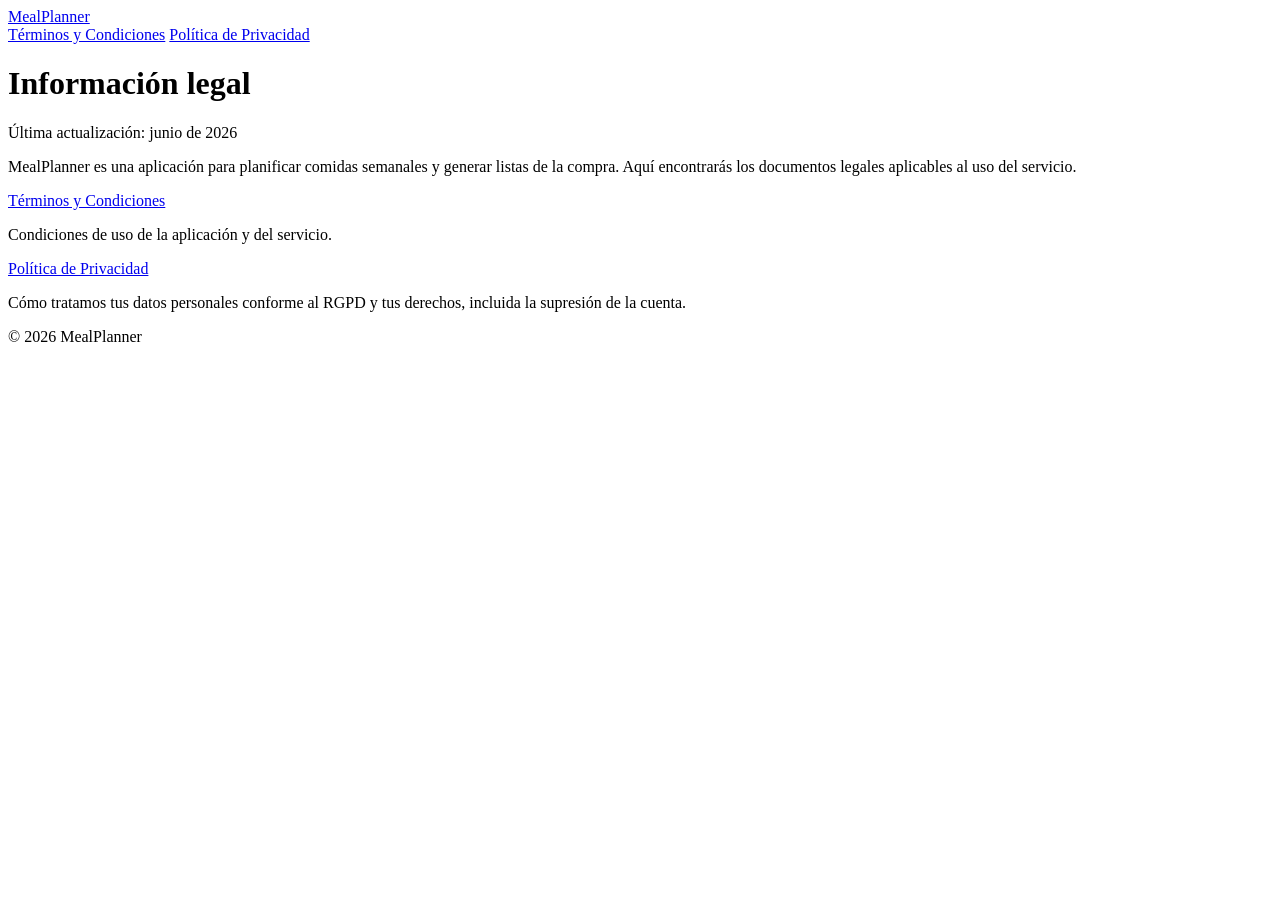
==== docs/index.html @ 05696f12 "chore(legal): relocate github pages" ====
<!DOCTYPE html>
<html lang="es">
  <head>
    <meta charset="utf-8" />
    <meta name="viewport" content="width=device-width, initial-scale=1" />
    <title>MealPlanner — Información legal</title>
    <link rel="stylesheet" href="assets/style.css" />
  </head>
  <body>
    <header>
      <a href="index.html">MealPlanner</a>
      <nav>
        <a href="terminos.html">Términos y Condiciones</a>
        <a href="privacidad.html">Política de Privacidad</a>
      </nav>
    </header>
    <main>
      <h1>Información legal</h1>
      <p class="muted">Última actualización: junio de 2026</p>
      <p>
        MealPlanner es una aplicación para planificar comidas semanales y
        generar listas de la compra. Aquí encontrarás los documentos legales
        aplicables al uso del servicio.
      </p>
      <div class="card">
        <p><a href="terminos.html">Términos y Condiciones</a></p>
        <p>Condiciones de uso de la aplicación y del servicio.</p>
      </div>
      <div class="card">
        <p><a href="privacidad.html">Política de Privacidad</a></p>
        <p>
          Cómo tratamos tus datos personales conforme al RGPD y tus derechos,
          incluida la supresión de la cuenta.
        </p>
      </div>
    </main>
    <footer>© 2026 MealPlanner</footer>
  </body>
</html>
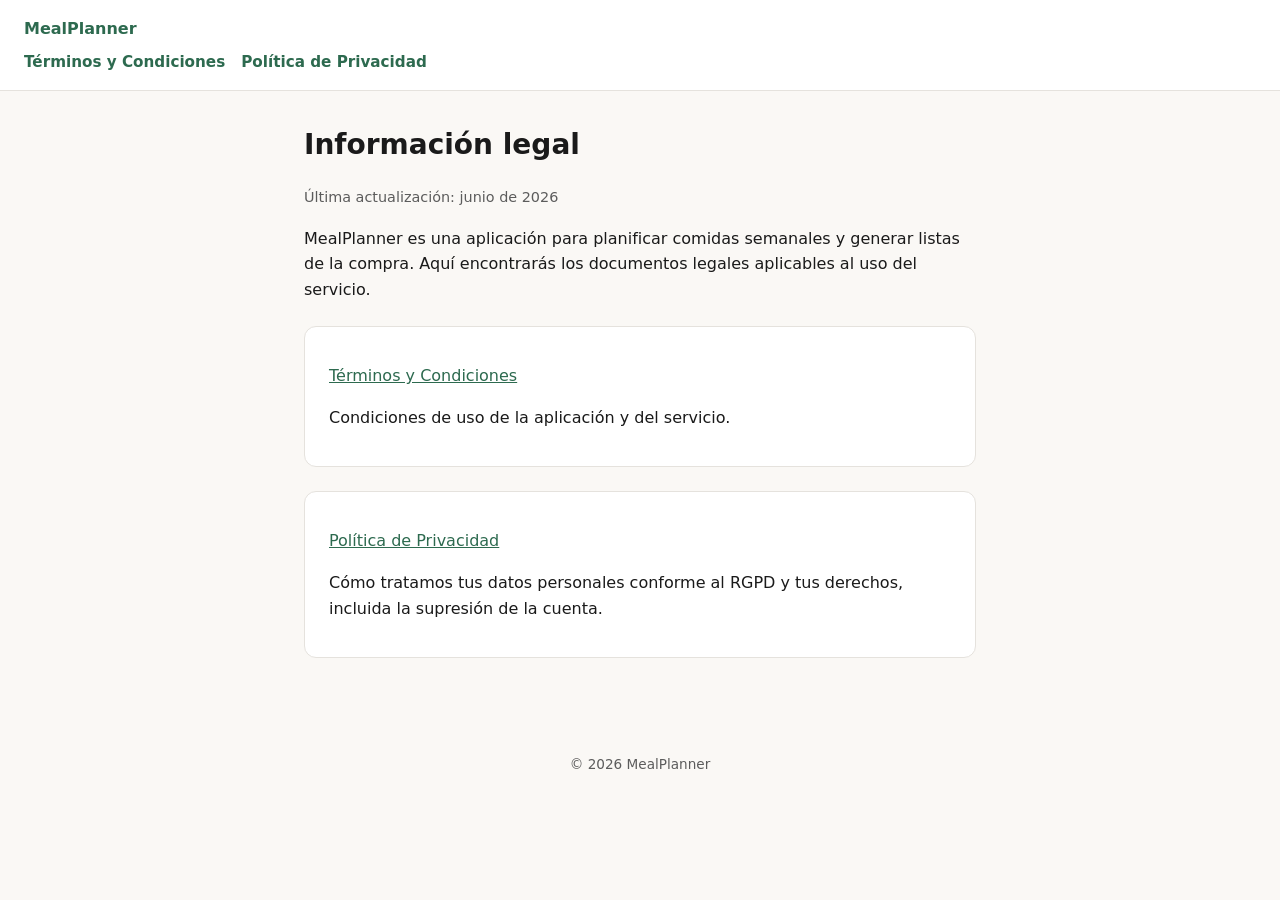
==== commit 4e9eda5a: "chore(docs): switch GitHub Pages to classic /docs deployment - Remove pages.yml workflow; legal HTML" ====
--- a/docs/index.html
+++ b/docs/index.html
@@ -4,7 +4,7 @@
     <meta charset="utf-8" />
     <meta name="viewport" content="width=device-width, initial-scale=1" />
     <title>MealPlanner — Información legal</title>
-    <link rel="stylesheet" href="assets/style.css" />
+    <link rel="stylesheet" href="style.css" />
   </head>
   <body>
     <header>
--- a/docs/style.css
+++ b/docs/style.css
@@ -0,0 +1,98 @@
+:root {
+  color-scheme: light dark;
+  --bg: #faf8f5;
+  --text: #1a1a1a;
+  --muted: #5c5c5c;
+  --accent: #2d6a4f;
+  --card: #ffffff;
+  --border: #e5e2dd;
+}
+
+@media (prefers-color-scheme: dark) {
+  :root {
+    --bg: #121212;
+    --text: #f0f0f0;
+    --muted: #b0b0b0;
+    --accent: #52b788;
+    --card: #1e1e1e;
+    --border: #333333;
+  }
+}
+
+* {
+  box-sizing: border-box;
+}
+
+body {
+  margin: 0;
+  font-family: system-ui, -apple-system, "Segoe UI", Roboto, sans-serif;
+  line-height: 1.6;
+  background: var(--bg);
+  color: var(--text);
+}
+
+header {
+  background: var(--card);
+  border-bottom: 1px solid var(--border);
+  padding: 1rem 1.5rem;
+}
+
+header a {
+  color: var(--accent);
+  text-decoration: none;
+  font-weight: 600;
+}
+
+header nav {
+  margin-top: 0.5rem;
+  display: flex;
+  gap: 1rem;
+  flex-wrap: wrap;
+  font-size: 0.95rem;
+}
+
+main {
+  max-width: 720px;
+  margin: 0 auto;
+  padding: 2rem 1.5rem 4rem;
+}
+
+h1 {
+  font-size: 1.75rem;
+  margin-top: 0;
+}
+
+h2 {
+  font-size: 1.15rem;
+  margin-top: 2rem;
+  color: var(--accent);
+}
+
+p,
+li {
+  color: var(--text);
+}
+
+.muted {
+  color: var(--muted);
+  font-size: 0.9rem;
+}
+
+.card {
+  background: var(--card);
+  border: 1px solid var(--border);
+  border-radius: 12px;
+  padding: 1.25rem 1.5rem;
+  margin-top: 1.5rem;
+}
+
+.card a {
+  color: var(--accent);
+}
+
+footer {
+  text-align: center;
+  padding: 2rem 1rem;
+  color: var(--muted);
+  font-size: 0.85rem;
+}
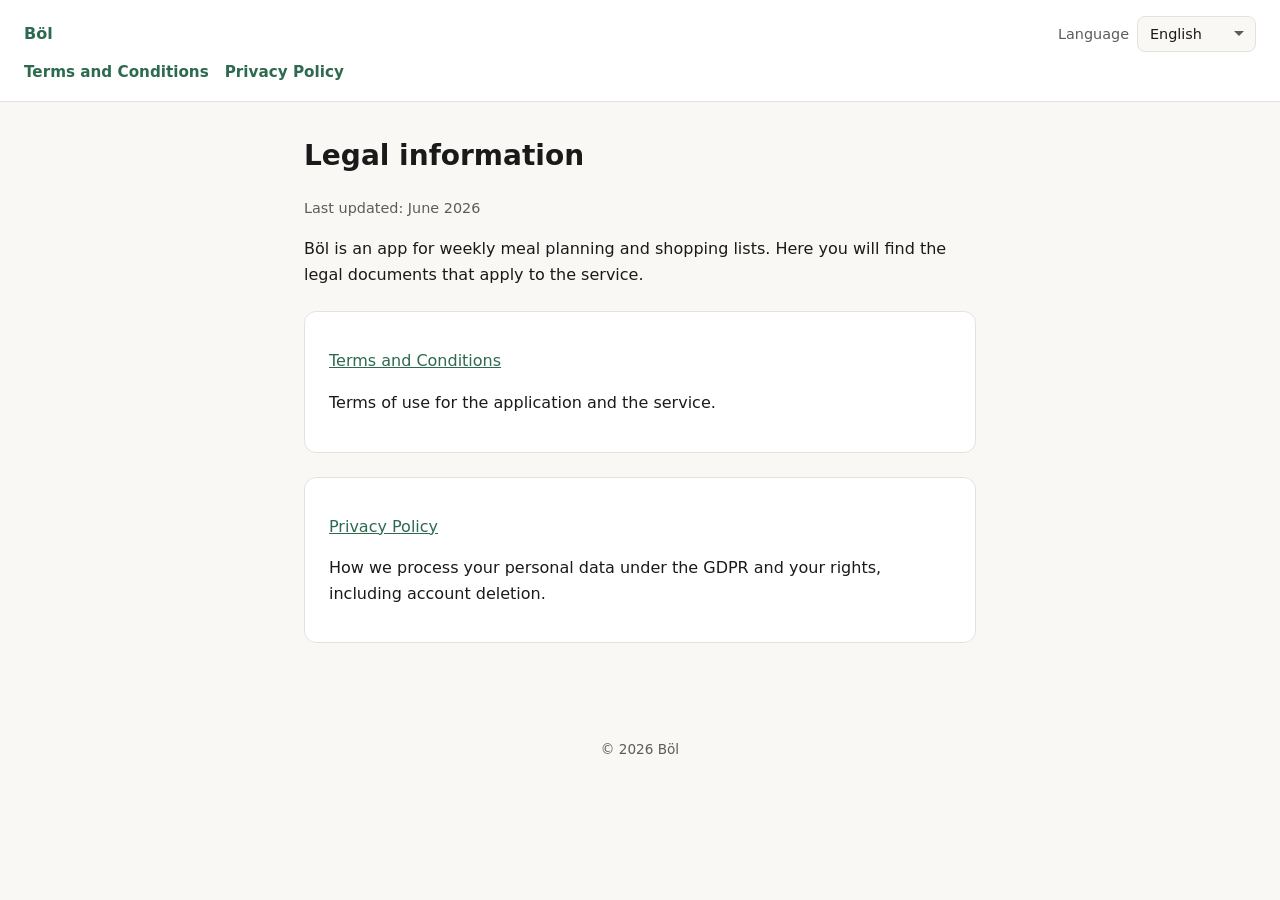
==== commit bd31a795: "feat(docs): add i18n for legal pages (privacy and terms) Co-authored-by: Cursor <cursoragent@cursor." ====
--- a/docs/index.html
+++ b/docs/index.html
@@ -3,37 +3,51 @@
   <head>
     <meta charset="utf-8" />
     <meta name="viewport" content="width=device-width, initial-scale=1" />
-    <title>MealPlanner — Información legal</title>
+    <title data-i18n-title="indexTitle">Böl — Información legal</title>
     <link rel="stylesheet" href="style.css" />
   </head>
   <body>
     <header>
-      <a href="index.html">MealPlanner</a>
+      <div class="header-row">
+        <a href="index.html" data-i18n="brand">Böl</a>
+        <div id="lang-switcher" class="lang-switcher"></div>
+      </div>
       <nav>
-        <a href="terminos.html">Términos y Condiciones</a>
-        <a href="privacidad.html">Política de Privacidad</a>
+        <a href="terminos.html" data-i18n="navTerms">Términos y Condiciones</a>
+        <a href="privacidad.html" data-i18n="navPrivacy">Política de Privacidad</a>
       </nav>
     </header>
     <main>
-      <h1>Información legal</h1>
-      <p class="muted">Última actualización: junio de 2026</p>
-      <p>
-        MealPlanner es una aplicación para planificar comidas semanales y
-        generar listas de la compra. Aquí encontrarás los documentos legales
-        aplicables al uso del servicio.
+      <h1 data-i18n="indexH1">Información legal</h1>
+      <p class="muted" data-i18n="updated">Última actualización: junio de 2026</p>
+      <p data-i18n="indexIntro">
+        Böl es una aplicación para planificar comidas semanales y generar listas
+        de la compra. Aquí encontrarás los documentos legales aplicables al uso
+        del servicio.
       </p>
       <div class="card">
-        <p><a href="terminos.html">Términos y Condiciones</a></p>
-        <p>Condiciones de uso de la aplicación y del servicio.</p>
+        <p>
+          <a href="terminos.html" data-i18n="indexTermsCardTitle"
+            >Términos y Condiciones</a
+          >
+        </p>
+        <p data-i18n="indexTermsCardDesc">
+          Condiciones de uso de la aplicación y del servicio.
+        </p>
       </div>
       <div class="card">
-        <p><a href="privacidad.html">Política de Privacidad</a></p>
         <p>
+          <a href="privacidad.html" data-i18n="indexPrivacyCardTitle"
+            >Política de Privacidad</a
+          >
+        </p>
+        <p data-i18n="indexPrivacyCardDesc">
           Cómo tratamos tus datos personales conforme al RGPD y tus derechos,
           incluida la supresión de la cuenta.
         </p>
       </div>
     </main>
-    <footer>© 2026 MealPlanner</footer>
+    <footer data-i18n="footer">© 2026 Böl</footer>
+    <script src="i18n.js"></script>
   </body>
 </html>
--- a/docs/style.css
+++ b/docs/style.css
@@ -37,6 +37,14 @@
   padding: 1rem 1.5rem;
 }
 
+.header-row {
+  display: flex;
+  align-items: center;
+  justify-content: space-between;
+  gap: 1rem;
+  flex-wrap: wrap;
+}
+
 header a {
   color: var(--accent);
   text-decoration: none;
@@ -49,6 +57,37 @@
   gap: 1rem;
   flex-wrap: wrap;
   font-size: 0.95rem;
+}
+
+.lang-switcher {
+  display: flex;
+  align-items: center;
+  gap: 0.5rem;
+  font-size: 0.9rem;
+  color: var(--muted);
+}
+
+.lang-switcher label {
+  font-weight: 500;
+}
+
+.lang-switcher select {
+  appearance: none;
+  background: var(--bg);
+  color: var(--text);
+  border: 1px solid var(--border);
+  border-radius: 8px;
+  padding: 0.35rem 2rem 0.35rem 0.75rem;
+  font: inherit;
+  cursor: pointer;
+  background-image: url("data:image/svg+xml,%3Csvg xmlns='http://www.w3.org/2000/svg' width='12' height='8' viewBox='0 0 12 8'%3E%3Cpath fill='%235c5c5c' d='M1 1l5 5 5-5'/%3E%3C/svg%3E");
+  background-repeat: no-repeat;
+  background-position: right 0.6rem center;
+}
+
+.lang-switcher select:focus {
+  outline: 2px solid var(--accent);
+  outline-offset: 2px;
 }
 
 main {
